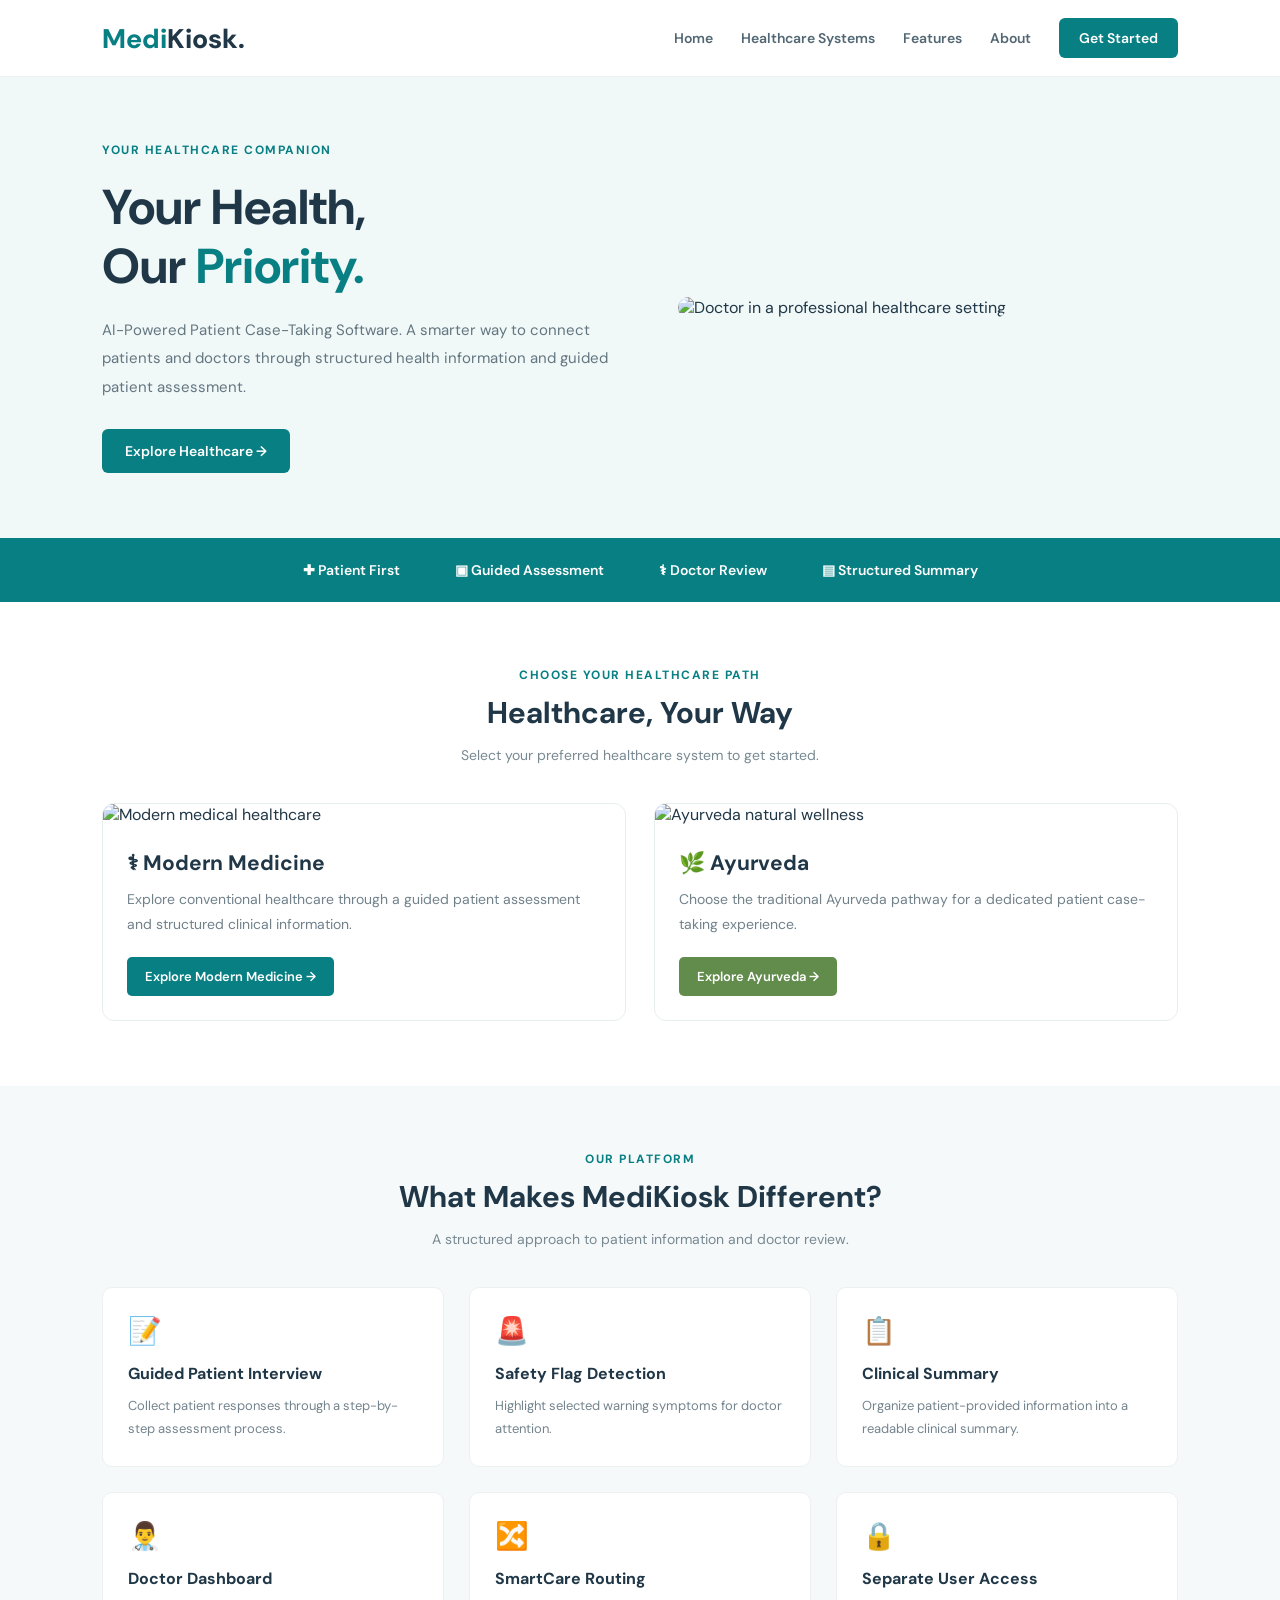
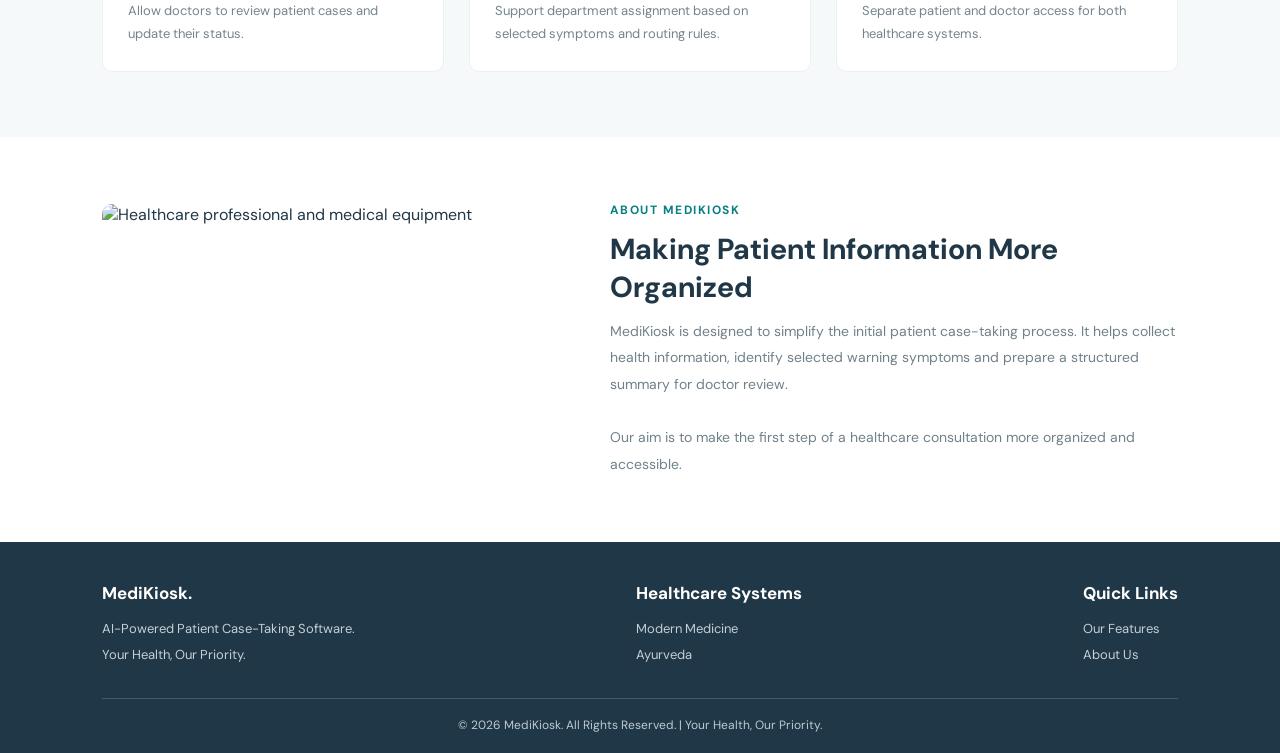
==== templates/index.html @ 70868823 "Initial MEDIKIOSK project upload" ====
<!DOCTYPE html>
<html lang="en">
<head>
    <meta charset="UTF-8">
    <meta name="viewport" content="width=device-width, initial-scale=1.0">

    <title>MediKiosk | Your Health, Our Priority</title>

    <link href="https://fonts.googleapis.com/css2?family=DM+Sans:wght@400;500;600;700;800&display=swap" rel="stylesheet">

    <style>
        * {
            margin: 0;
            padding: 0;
            box-sizing: border-box;
        }

        body {
            font-family: 'DM Sans', sans-serif;
            color: #203747;
            background: #ffffff;
        }

        /* NAVBAR */

        header {
            display: flex;
            justify-content: space-between;
            align-items: center;
            padding: 18px 8%;
            background: white;
            border-bottom: 1px solid #edf1f2;
        }

        .logo {
            font-size: 27px;
            font-weight: 800;
            color: #087f83;
        }

        .logo span {
            color: #203747;
        }

        nav {
            display: flex;
            align-items: center;
            gap: 28px;
        }

        nav a {
            text-decoration: none;
            color: #526773;
            font-size: 14px;
            font-weight: 600;
        }

        nav a:hover {
            color: #087f83;
        }

        .nav-btn {
            background: #087f83;
            color: white !important;
            padding: 11px 20px;
            border-radius: 6px;
        }

        /* HERO SECTION */

        .hero {
            padding: 65px 8%;
            background: #f0f8f8;
            display: flex;
            align-items: center;
            justify-content: space-between;
            gap: 45px;
        }

        .hero-content {
            flex: 1;
            max-width: 520px;
        }

        .tag {
            color: #087f83;
            font-size: 12px;
            font-weight: 700;
            letter-spacing: 1.5px;
            margin-bottom: 20px;
        }

        .hero h1 {
            font-size: 49px;
            line-height: 1.2;
            margin-bottom: 20px;
            color: #203747;
        }

        .hero h1 span {
            color: #087f83;
        }

        .hero p {
            font-size: 15px;
            line-height: 1.9;
            color: #637680;
            margin-bottom: 28px;
        }

        .main-btn {
            display: inline-block;
            background: #087f83;
            color: white;
            padding: 13px 23px;
            text-decoration: none;
            border-radius: 6px;
            font-size: 14px;
            font-weight: 600;
            transition: 0.2s;
        }

        .main-btn:hover {
            background: #06676b;
            transform: translateY(-2px);
        }

        .hero-image {
            flex: 1;
            max-width: 500px;
        }

        .hero-image img {
            width: 100%;
            height: 355px;
            object-fit: cover;
            border-radius: 12px;
        }

        /* INTRO STRIP */

        .intro-strip {
            display: flex;
            justify-content: center;
            align-items: center;
            gap: 55px;
            padding: 23px 15px;
            background: #087f83;
            color: white;
            flex-wrap: wrap;
        }

        .intro-item {
            font-size: 14px;
            font-weight: 600;
        }

        /* COMMON SECTION */

        .section {
            padding: 65px 8%;
            text-align: center;
        }

        .section-label {
            color: #087f83;
            font-size: 12px;
            font-weight: 700;
            letter-spacing: 1.5px;
            margin-bottom: 10px;
        }

        .section h2 {
            font-size: 30px;
            color: #203747;
            margin-bottom: 12px;
        }

        .section-description {
            font-size: 14px;
            color: #788992;
            margin-bottom: 35px;
            line-height: 1.7;
        }

        /* HEALTHCARE CARDS */

        .system-cards {
            display: grid;
            grid-template-columns: 1fr 1fr;
            gap: 28px;
            text-align: left;
        }

        .system-card {
            background: white;
            border: 1px solid #e8eeee;
            border-radius: 12px;
            overflow: hidden;
            transition: 0.25s;
        }

        .system-card:hover {
            transform: translateY(-5px);
            box-shadow: 0 12px 28px rgba(25, 60, 70, 0.10);
        }

        .system-card img {
            width: 100%;
            height: 220px;
            object-fit: cover;
        }

        .card-content {
            padding: 24px;
        }

        .card-content h3 {
            font-size: 21px;
            margin-bottom: 10px;
        }

        .card-content p {
            color: #71818a;
            font-size: 14px;
            line-height: 1.8;
            margin-bottom: 20px;
        }

        .card-link {
            display: inline-block;
            background: #087f83;
            color: white;
            padding: 11px 18px;
            border-radius: 5px;
            text-decoration: none;
            font-size: 13px;
            font-weight: 600;
        }

        .ayurveda .card-link {
            background: #628c4c;
        }

        /* FEATURES */

        .features-section {
            background: #f6f9fa;
        }

        .features {
            display: grid;
            grid-template-columns: repeat(3, 1fr);
            gap: 25px;
            text-align: left;
        }

        .feature {
            background: white;
            padding: 25px;
            border: 1px solid #edf0f1;
            border-radius: 10px;
        }

        .feature-icon {
            font-size: 27px;
            margin-bottom: 15px;
        }

        .feature h3 {
            font-size: 16px;
            margin-bottom: 10px;
        }

        .feature p {
            font-size: 13px;
            color: #74848d;
            line-height: 1.8;
        }

        /* ABOUT */

        .about {
            display: flex;
            align-items: center;
            gap: 45px;
            text-align: left;
        }

        .about img {
            width: 43%;
            height: 270px;
            object-fit: cover;
            border-radius: 10px;
        }

        .about-content {
            flex: 1;
        }

        .about-content h2 {
            font-size: 29px;
            margin: 12px 0;
        }

        .about-content p {
            font-size: 14px;
            color: #71818a;
            line-height: 1.9;
        }

        /* FOOTER */

        footer {
            background: #203747;
            color: white;
            padding: 40px 8% 20px;
        }

        .footer-content {
            display: flex;
            justify-content: space-between;
            gap: 35px;
            flex-wrap: wrap;
        }

        .footer-content h3 {
            margin-bottom: 12px;
            font-size: 17px;
        }

        .footer-content p,
        .footer-content a {
            color: #c4d0d5;
            font-size: 13px;
            line-height: 2;
            text-decoration: none;
        }

        .copyright {
            border-top: 1px solid #435967;
            margin-top: 30px;
            padding-top: 18px;
            text-align: center;
            color: #bdcbd0;
            font-size: 12px;
        }

        /* MOBILE */

        @media(max-width: 768px) {
            header {
                padding: 17px 5%;
            }

            nav {
                gap: 12px;
            }

            nav a:not(.nav-btn) {
                display: none;
            }

            .hero {
                flex-direction: column;
                padding: 45px 6%;
            }

            .hero h1 {
                font-size: 39px;
            }

            .hero-image img {
                height: 250px;
            }

            .system-cards,
            .features {
                grid-template-columns: 1fr;
            }

            .about {
                flex-direction: column;
            }

            .about img {
                width: 100%;
            }

            .section {
                padding: 50px 6%;
            }
        }
    </style>
</head>

<body>

<!-- NAVBAR -->

<header>
    <div class="logo">Medi<span>Kiosk.</span></div>

    <nav>
        <a href="/">Home</a>
        <a href="#systems">Healthcare Systems</a>
        <a href="#features">Features</a>
        <a href="#about">About</a>
        <a href="#systems" class="nav-btn">Get Started</a>
    </nav>
</header>


<!-- HERO -->

<section class="hero">

    <div class="hero-content">

        <div class="tag">YOUR HEALTHCARE COMPANION</div>

        <h1>
            Your Health,<br>
            Our <span>Priority.</span>
        </h1>

        <p>
            AI-Powered Patient Case-Taking Software.
            A smarter way to connect patients and doctors
            through structured health information and
            guided patient assessment.
        </p>

        <a href="#systems" class="main-btn">
            Explore Healthcare →
        </a>

    </div>

    <div class="hero-image">
        <img
        src="https://images.unsplash.com/photo-1559839734-2b71ea197ec2?w=1000"
        alt="Doctor in a professional healthcare setting">
    </div>

</section>


<!-- INTRO STRIP -->

<div class="intro-strip">
    <div class="intro-item">✚ Patient First</div>
    <div class="intro-item">▣ Guided Assessment</div>
    <div class="intro-item">⚕ Doctor Review</div>
    <div class="intro-item">▤ Structured Summary</div>
</div>


<!-- HEALTHCARE SYSTEMS -->

<section class="section" id="systems">

    <div class="section-label">CHOOSE YOUR HEALTHCARE PATH</div>

    <h2>Healthcare, Your Way</h2>

    <p class="section-description">
        Select your preferred healthcare system to get started.
    </p>

    <div class="system-cards">

        <div class="system-card">

            <img
            src="https://images.unsplash.com/photo-1622253692010-333f2da6031d?w=900"
            alt="Modern medical healthcare">

            <div class="card-content">

                <h3>⚕ Modern Medicine</h3>

                <p>
                    Explore conventional healthcare through
                    a guided patient assessment and structured
                    clinical information.
                </p>

                <a href="/modern" class="card-link">
                    Explore Modern Medicine →
                </a>

            </div>
        </div>


        <div class="system-card ayurveda">

            <img
            src="https://images.unsplash.com/photo-1545389336-cf090694435e?w=900"
            alt="Ayurveda natural wellness">

            <div class="card-content">

                <h3>🌿 Ayurveda</h3>

                <p>
                    Choose the traditional Ayurveda pathway
                    for a dedicated patient case-taking
                    experience.
                </p>

                <a href="/ayurveda" class="card-link">
                    Explore Ayurveda →
                </a>

            </div>
        </div>

    </div>

</section>


<!-- FEATURES -->

<section class="section features-section" id="features">

    <div class="section-label">OUR PLATFORM</div>

    <h2>What Makes MediKiosk Different?</h2>

    <p class="section-description">
        A structured approach to patient information and doctor review.
    </p>

    <div class="features">

        <div class="feature">
            <div class="feature-icon">📝</div>
            <h3>Guided Patient Interview</h3>
            <p>
                Collect patient responses through
                a step-by-step assessment process.
            </p>
        </div>

        <div class="feature">
            <div class="feature-icon">🚨</div>
            <h3>Safety Flag Detection</h3>
            <p>
                Highlight selected warning symptoms
                for doctor attention.
            </p>
        </div>

        <div class="feature">
            <div class="feature-icon">📋</div>
            <h3>Clinical Summary</h3>
            <p>
                Organize patient-provided information
                into a readable clinical summary.
            </p>
        </div>

        <div class="feature">
            <div class="feature-icon">👨‍⚕️</div>
            <h3>Doctor Dashboard</h3>
            <p>
                Allow doctors to review patient cases
                and update their status.
            </p>
        </div>

        <div class="feature">
            <div class="feature-icon">🔀</div>
            <h3>SmartCare Routing</h3>
            <p>
                Support department assignment based
                on selected symptoms and routing rules.
            </p>
        </div>

        <div class="feature">
            <div class="feature-icon">🔒</div>
            <h3>Separate User Access</h3>
            <p>
                Separate patient and doctor access
                for both healthcare systems.
            </p>
        </div>

    </div>

</section>


<!-- ABOUT -->

<section class="section" id="about">

    <div class="about">

        <img
        src="https://images.unsplash.com/photo-1584982751601-97dcc096659c?w=900"
        alt="Healthcare professional and medical equipment">

        <div class="about-content">

            <div class="section-label">ABOUT MEDIKIOSK</div>

            <h2>Making Patient Information More Organized</h2>

            <p>
                MediKiosk is designed to simplify the initial
                patient case-taking process. It helps collect
                health information, identify selected warning
                symptoms and prepare a structured summary
                for doctor review.

                <br><br>

                Our aim is to make the first step of a
                healthcare consultation more organized
                and accessible.
            </p>

        </div>

    </div>

</section>


<!-- FOOTER -->

<footer>

    <div class="footer-content">

        <div>
            <h3>MediKiosk.</h3>
            <p>AI-Powered Patient Case-Taking Software.</p>
            <p>Your Health, Our Priority.</p>
        </div>

        <div>
            <h3>Healthcare Systems</h3>
            <p><a href="/modern">Modern Medicine</a></p>
            <p><a href="/ayurveda">Ayurveda</a></p>
        </div>

        <div>
            <h3>Quick Links</h3>
            <p><a href="#features">Our Features</a></p>
            <p><a href="#about">About Us</a></p>
        </div>

    </div>

    <div class="copyright">
        © 2026 MediKiosk. All Rights Reserved.
        | Your Health, Our Priority.
    </div>

</footer>

</body>
</html>
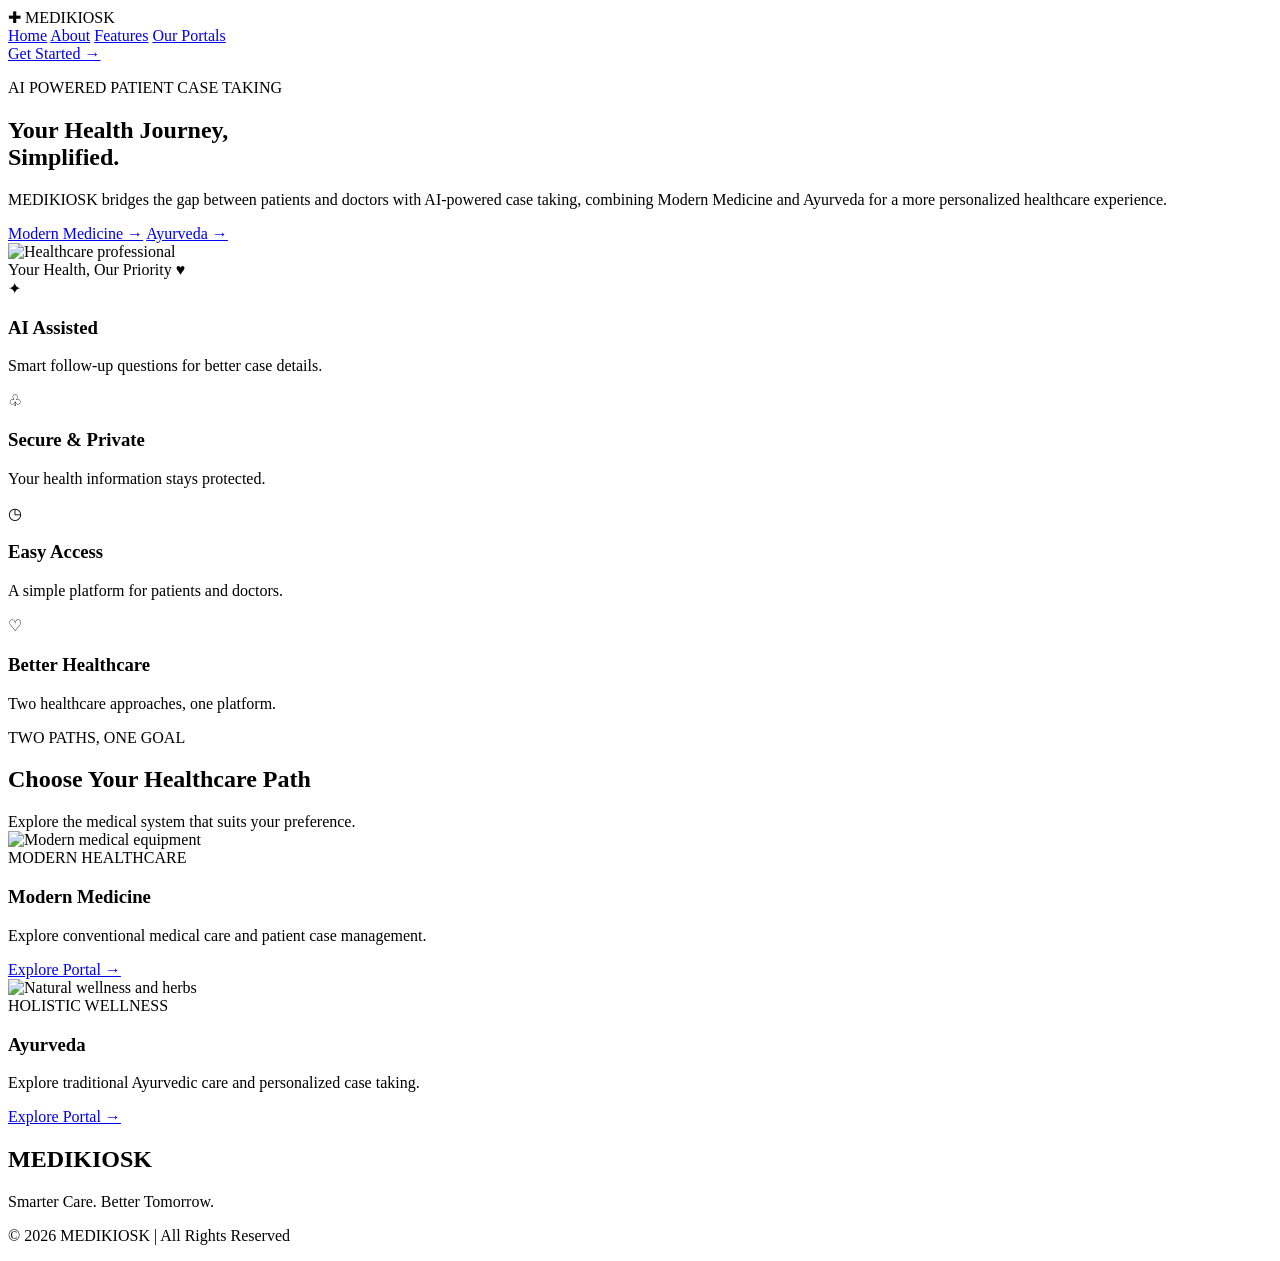
==== commit 44afc528: "Initial MEDIKIOSK project upload" ====
--- a/templates/index.html
+++ b/templates/index.html
@@ -1,670 +1,128 @@
 
 <!DOCTYPE html>
-<html lang="en">
+<html>
 <head>
-    <meta charset="UTF-8">
+    <title>MEDIKIOSK | Smarter Healthcare</title>
+    <link rel="stylesheet" href="{{ url_for('static', filename='style.css') }}">
     <meta name="viewport" content="width=device-width, initial-scale=1.0">
-
-    <title>MediKiosk | Your Health, Our Priority</title>
-
-    <link href="https://fonts.googleapis.com/css2?family=DM+Sans:wght@400;500;600;700;800&display=swap" rel="stylesheet">
-
-    <style>
-        * {
-            margin: 0;
-            padding: 0;
-            box-sizing: border-box;
-        }
-
-        body {
-            font-family: 'DM Sans', sans-serif;
-            color: #203747;
-            background: #ffffff;
-        }
-
-        /* NAVBAR */
-
-        header {
-            display: flex;
-            justify-content: space-between;
-            align-items: center;
-            padding: 18px 8%;
-            background: white;
-            border-bottom: 1px solid #edf1f2;
-        }
-
-        .logo {
-            font-size: 27px;
-            font-weight: 800;
-            color: #087f83;
-        }
-
-        .logo span {
-            color: #203747;
-        }
-
-        nav {
-            display: flex;
-            align-items: center;
-            gap: 28px;
-        }
-
-        nav a {
-            text-decoration: none;
-            color: #526773;
-            font-size: 14px;
-            font-weight: 600;
-        }
-
-        nav a:hover {
-            color: #087f83;
-        }
-
-        .nav-btn {
-            background: #087f83;
-            color: white !important;
-            padding: 11px 20px;
-            border-radius: 6px;
-        }
-
-        /* HERO SECTION */
-
-        .hero {
-            padding: 65px 8%;
-            background: #f0f8f8;
-            display: flex;
-            align-items: center;
-            justify-content: space-between;
-            gap: 45px;
-        }
-
-        .hero-content {
-            flex: 1;
-            max-width: 520px;
-        }
-
-        .tag {
-            color: #087f83;
-            font-size: 12px;
-            font-weight: 700;
-            letter-spacing: 1.5px;
-            margin-bottom: 20px;
-        }
-
-        .hero h1 {
-            font-size: 49px;
-            line-height: 1.2;
-            margin-bottom: 20px;
-            color: #203747;
-        }
-
-        .hero h1 span {
-            color: #087f83;
-        }
-
-        .hero p {
-            font-size: 15px;
-            line-height: 1.9;
-            color: #637680;
-            margin-bottom: 28px;
-        }
-
-        .main-btn {
-            display: inline-block;
-            background: #087f83;
-            color: white;
-            padding: 13px 23px;
-            text-decoration: none;
-            border-radius: 6px;
-            font-size: 14px;
-            font-weight: 600;
-            transition: 0.2s;
-        }
-
-        .main-btn:hover {
-            background: #06676b;
-            transform: translateY(-2px);
-        }
-
-        .hero-image {
-            flex: 1;
-            max-width: 500px;
-        }
-
-        .hero-image img {
-            width: 100%;
-            height: 355px;
-            object-fit: cover;
-            border-radius: 12px;
-        }
-
-        /* INTRO STRIP */
-
-        .intro-strip {
-            display: flex;
-            justify-content: center;
-            align-items: center;
-            gap: 55px;
-            padding: 23px 15px;
-            background: #087f83;
-            color: white;
-            flex-wrap: wrap;
-        }
-
-        .intro-item {
-            font-size: 14px;
-            font-weight: 600;
-        }
-
-        /* COMMON SECTION */
-
-        .section {
-            padding: 65px 8%;
-            text-align: center;
-        }
-
-        .section-label {
-            color: #087f83;
-            font-size: 12px;
-            font-weight: 700;
-            letter-spacing: 1.5px;
-            margin-bottom: 10px;
-        }
-
-        .section h2 {
-            font-size: 30px;
-            color: #203747;
-            margin-bottom: 12px;
-        }
-
-        .section-description {
-            font-size: 14px;
-            color: #788992;
-            margin-bottom: 35px;
-            line-height: 1.7;
-        }
-
-        /* HEALTHCARE CARDS */
-
-        .system-cards {
-            display: grid;
-            grid-template-columns: 1fr 1fr;
-            gap: 28px;
-            text-align: left;
-        }
-
-        .system-card {
-            background: white;
-            border: 1px solid #e8eeee;
-            border-radius: 12px;
-            overflow: hidden;
-            transition: 0.25s;
-        }
-
-        .system-card:hover {
-            transform: translateY(-5px);
-            box-shadow: 0 12px 28px rgba(25, 60, 70, 0.10);
-        }
-
-        .system-card img {
-            width: 100%;
-            height: 220px;
-            object-fit: cover;
-        }
-
-        .card-content {
-            padding: 24px;
-        }
-
-        .card-content h3 {
-            font-size: 21px;
-            margin-bottom: 10px;
-        }
-
-        .card-content p {
-            color: #71818a;
-            font-size: 14px;
-            line-height: 1.8;
-            margin-bottom: 20px;
-        }
-
-        .card-link {
-            display: inline-block;
-            background: #087f83;
-            color: white;
-            padding: 11px 18px;
-            border-radius: 5px;
-            text-decoration: none;
-            font-size: 13px;
-            font-weight: 600;
-        }
-
-        .ayurveda .card-link {
-            background: #628c4c;
-        }
-
-        /* FEATURES */
-
-        .features-section {
-            background: #f6f9fa;
-        }
-
-        .features {
-            display: grid;
-            grid-template-columns: repeat(3, 1fr);
-            gap: 25px;
-            text-align: left;
-        }
-
-        .feature {
-            background: white;
-            padding: 25px;
-            border: 1px solid #edf0f1;
-            border-radius: 10px;
-        }
-
-        .feature-icon {
-            font-size: 27px;
-            margin-bottom: 15px;
-        }
-
-        .feature h3 {
-            font-size: 16px;
-            margin-bottom: 10px;
-        }
-
-        .feature p {
-            font-size: 13px;
-            color: #74848d;
-            line-height: 1.8;
-        }
-
-        /* ABOUT */
-
-        .about {
-            display: flex;
-            align-items: center;
-            gap: 45px;
-            text-align: left;
-        }
-
-        .about img {
-            width: 43%;
-            height: 270px;
-            object-fit: cover;
-            border-radius: 10px;
-        }
-
-        .about-content {
-            flex: 1;
-        }
-
-        .about-content h2 {
-            font-size: 29px;
-            margin: 12px 0;
-        }
-
-        .about-content p {
-            font-size: 14px;
-            color: #71818a;
-            line-height: 1.9;
-        }
-
-        /* FOOTER */
-
-        footer {
-            background: #203747;
-            color: white;
-            padding: 40px 8% 20px;
-        }
-
-        .footer-content {
-            display: flex;
-            justify-content: space-between;
-            gap: 35px;
-            flex-wrap: wrap;
-        }
-
-        .footer-content h3 {
-            margin-bottom: 12px;
-            font-size: 17px;
-        }
-
-        .footer-content p,
-        .footer-content a {
-            color: #c4d0d5;
-            font-size: 13px;
-            line-height: 2;
-            text-decoration: none;
-        }
-
-        .copyright {
-            border-top: 1px solid #435967;
-            margin-top: 30px;
-            padding-top: 18px;
-            text-align: center;
-            color: #bdcbd0;
-            font-size: 12px;
-        }
-
-        /* MOBILE */
-
-        @media(max-width: 768px) {
-            header {
-                padding: 17px 5%;
-            }
-
-            nav {
-                gap: 12px;
-            }
-
-            nav a:not(.nav-btn) {
-                display: none;
-            }
-
-            .hero {
-                flex-direction: column;
-                padding: 45px 6%;
-            }
-
-            .hero h1 {
-                font-size: 39px;
-            }
-
-            .hero-image img {
-                height: 250px;
-            }
-
-            .system-cards,
-            .features {
-                grid-template-columns: 1fr;
-            }
-
-            .about {
-                flex-direction: column;
-            }
-
-            .about img {
-                width: 100%;
-            }
-
-            .section {
-                padding: 50px 6%;
-            }
-        }
-    </style>
 </head>
 
-<body>
+<body class="home-page">
 
-<!-- NAVBAR -->
+    <nav class="home-nav">
+        <div class="home-logo">✚ MEDI<span>KIOSK</span></div>
 
-<header>
-    <div class="logo">Medi<span>Kiosk.</span></div>
+        <div class="nav-links">
+            <a href="/">Home</a>
+            <a href="#about">About</a>
+            <a href="#features">Features</a>
+            <a href="#portals">Our Portals</a>
+        </div>
 
-    <nav>
-        <a href="/">Home</a>
-        <a href="#systems">Healthcare Systems</a>
-        <a href="#features">Features</a>
-        <a href="#about">About</a>
-        <a href="#systems" class="nav-btn">Get Started</a>
+        <a href="#portals" class="nav-button">Get Started →</a>
     </nav>
-</header>
 
+    <section class="hero" id="about">
 
-<!-- HERO -->
+        <div class="hero-content">
+            <p class="hero-tag">AI POWERED PATIENT CASE TAKING</p>
 
-<section class="hero">
+            <h1>Your Health Journey,<br>
+                <span>Simplified.</span>
+            </h1>
 
-    <div class="hero-content">
+            <p class="hero-description">
+                MEDIKIOSK bridges the gap between patients and doctors
+                with AI-powered case taking, combining Modern Medicine
+                and Ayurveda for a more personalized healthcare experience.
+            </p>
 
-        <div class="tag">YOUR HEALTHCARE COMPANION</div>
-
-        <h1>
-            Your Health,<br>
-            Our <span>Priority.</span>
-        </h1>
-
-        <p>
-            AI-Powered Patient Case-Taking Software.
-            A smarter way to connect patients and doctors
-            through structured health information and
-            guided patient assessment.
-        </p>
-
-        <a href="#systems" class="main-btn">
-            Explore Healthcare →
-        </a>
-
-    </div>
-
-    <div class="hero-image">
-        <img
-        src="https://images.unsplash.com/photo-1559839734-2b71ea197ec2?w=1000"
-        alt="Doctor in a professional healthcare setting">
-    </div>
-
-</section>
-
-
-<!-- INTRO STRIP -->
-
-<div class="intro-strip">
-    <div class="intro-item">✚ Patient First</div>
-    <div class="intro-item">▣ Guided Assessment</div>
-    <div class="intro-item">⚕ Doctor Review</div>
-    <div class="intro-item">▤ Structured Summary</div>
-</div>
-
-
-<!-- HEALTHCARE SYSTEMS -->
-
-<section class="section" id="systems">
-
-    <div class="section-label">CHOOSE YOUR HEALTHCARE PATH</div>
-
-    <h2>Healthcare, Your Way</h2>
-
-    <p class="section-description">
-        Select your preferred healthcare system to get started.
-    </p>
-
-    <div class="system-cards">
-
-        <div class="system-card">
-
-            <img
-            src="https://images.unsplash.com/photo-1622253692010-333f2da6031d?w=900"
-            alt="Modern medical healthcare">
-
-            <div class="card-content">
-
-                <h3>⚕ Modern Medicine</h3>
-
-                <p>
-                    Explore conventional healthcare through
-                    a guided patient assessment and structured
-                    clinical information.
-                </p>
-
-                <a href="/modern" class="card-link">
-                    Explore Modern Medicine →
-                </a>
-
+            <div class="hero-buttons">
+                <a href="/modern" class="modern-btn">Modern Medicine →</a>
+                <a href="/ayurveda" class="ayurveda-btn">Ayurveda →</a>
             </div>
         </div>
 
-
-        <div class="system-card ayurveda">
-
-            <img
-            src="https://images.unsplash.com/photo-1545389336-cf090694435e?w=900"
-            alt="Ayurveda natural wellness">
-
-            <div class="card-content">
-
-                <h3>🌿 Ayurveda</h3>
-
-                <p>
-                    Choose the traditional Ayurveda pathway
-                    for a dedicated patient case-taking
-                    experience.
-                </p>
-
-                <a href="/ayurveda" class="card-link">
-                    Explore Ayurveda →
-                </a>
-
-            </div>
+        <div class="hero-image">
+            <img src="https://images.unsplash.com/photo-1559839734-2b71ea197ec2?w=900"
+                 alt="Healthcare professional">
+            <div class="image-label">Your Health, Our Priority ♥</div>
         </div>
 
-    </div>
+    </section>
 
-</section>
-
-
-<!-- FEATURES -->
-
-<section class="section features-section" id="features">
-
-    <div class="section-label">OUR PLATFORM</div>
-
-    <h2>What Makes MediKiosk Different?</h2>
-
-    <p class="section-description">
-        A structured approach to patient information and doctor review.
-    </p>
-
-    <div class="features">
+    <section class="features" id="features">
 
         <div class="feature">
-            <div class="feature-icon">📝</div>
-            <h3>Guided Patient Interview</h3>
-            <p>
-                Collect patient responses through
-                a step-by-step assessment process.
-            </p>
+            <div class="feature-icon">✦</div>
+            <h3>AI Assisted</h3>
+            <p>Smart follow-up questions for better case details.</p>
         </div>
 
         <div class="feature">
-            <div class="feature-icon">🚨</div>
-            <h3>Safety Flag Detection</h3>
-            <p>
-                Highlight selected warning symptoms
-                for doctor attention.
-            </p>
+            <div class="feature-icon">♧</div>
+            <h3>Secure & Private</h3>
+            <p>Your health information stays protected.</p>
         </div>
 
         <div class="feature">
-            <div class="feature-icon">📋</div>
-            <h3>Clinical Summary</h3>
-            <p>
-                Organize patient-provided information
-                into a readable clinical summary.
-            </p>
+            <div class="feature-icon">◷</div>
+            <h3>Easy Access</h3>
+            <p>A simple platform for patients and doctors.</p>
         </div>
 
         <div class="feature">
-            <div class="feature-icon">👨‍⚕️</div>
-            <h3>Doctor Dashboard</h3>
-            <p>
-                Allow doctors to review patient cases
-                and update their status.
-            </p>
+            <div class="feature-icon">♡</div>
+            <h3>Better Healthcare</h3>
+            <p>Two healthcare approaches, one platform.</p>
         </div>
 
-        <div class="feature">
-            <div class="feature-icon">🔀</div>
-            <h3>SmartCare Routing</h3>
-            <p>
-                Support department assignment based
-                on selected symptoms and routing rules.
-            </p>
+    </section>
+
+    <section class="portal-section" id="portals">
+
+        <div class="section-heading">
+            <p> TWO PATHS, ONE GOAL </p>
+            <h2>Choose Your Healthcare Path</h2>
+            <span>Explore the medical system that suits your preference.</span>
         </div>
 
-        <div class="feature">
-            <div class="feature-icon">🔒</div>
-            <h3>Separate User Access</h3>
-            <p>
-                Separate patient and doctor access
-                for both healthcare systems.
-            </p>
-        </div>
+        <div class="portal-cards">
 
-    </div>
+            <div class="portal-card modern-portal">
+                <img src="https://images.unsplash.com/photo-1584982751601-97dcc096659c?w=900"
+                     alt="Modern medical equipment">
 
-</section>
+                <div class="portal-info">
+                    <span>MODERN HEALTHCARE</span>
+                    <h3>Modern Medicine</h3>
+                    <p>Explore conventional medical care and patient case management.</p>
+                    <a href="/modern">Explore Portal →</a>
+                </div>
+            </div>
 
+            <div class="portal-card ayurveda-portal">
+                <img src="https://images.unsplash.com/photo-1608571423902-eed4a5ad8108?w=900"
+                     alt="Natural wellness and herbs">
 
-<!-- ABOUT -->
-
-<section class="section" id="about">
-
-    <div class="about">
-
-        <img
-        src="https://images.unsplash.com/photo-1584982751601-97dcc096659c?w=900"
-        alt="Healthcare professional and medical equipment">
-
-        <div class="about-content">
-
-            <div class="section-label">ABOUT MEDIKIOSK</div>
-
-            <h2>Making Patient Information More Organized</h2>
-
-            <p>
-                MediKiosk is designed to simplify the initial
-                patient case-taking process. It helps collect
-                health information, identify selected warning
-                symptoms and prepare a structured summary
-                for doctor review.
-
-                <br><br>
-
-                Our aim is to make the first step of a
-                healthcare consultation more organized
-                and accessible.
-            </p>
+                <div class="portal-info">
+                    <span>HOLISTIC WELLNESS</span>
+                    <h3>Ayurveda</h3>
+                    <p>Explore traditional Ayurvedic care and personalized case taking.</p>
+                    <a href="/ayurveda">Explore Portal →</a>
+                </div>
+            </div>
 
         </div>
 
-    </div>
+    </section>
 
-</section>
-
-
-<!-- FOOTER -->
-
-<footer>
-
-    <div class="footer-content">
-
-        <div>
-            <h3>MediKiosk.</h3>
-            <p>AI-Powered Patient Case-Taking Software.</p>
-            <p>Your Health, Our Priority.</p>
-        </div>
-
-        <div>
-            <h3>Healthcare Systems</h3>
-            <p><a href="/modern">Modern Medicine</a></p>
-            <p><a href="/ayurveda">Ayurveda</a></p>
-        </div>
-
-        <div>
-            <h3>Quick Links</h3>
-            <p><a href="#features">Our Features</a></p>
-            <p><a href="#about">About Us</a></p>
-        </div>
-
-    </div>
-
-    <div class="copyright">
-        © 2026 MediKiosk. All Rights Reserved.
-        | Your Health, Our Priority.
-    </div>
-
-</footer>
+    <footer class="home-footer">
+        <h2>MEDIKIOSK</h2>
+        <p>Smarter Care. Better Tomorrow.</p>
+        <p>© 2026 MEDIKIOSK | All Rights Reserved</p>
+    </footer>
 
 </body>
 </html>
+
